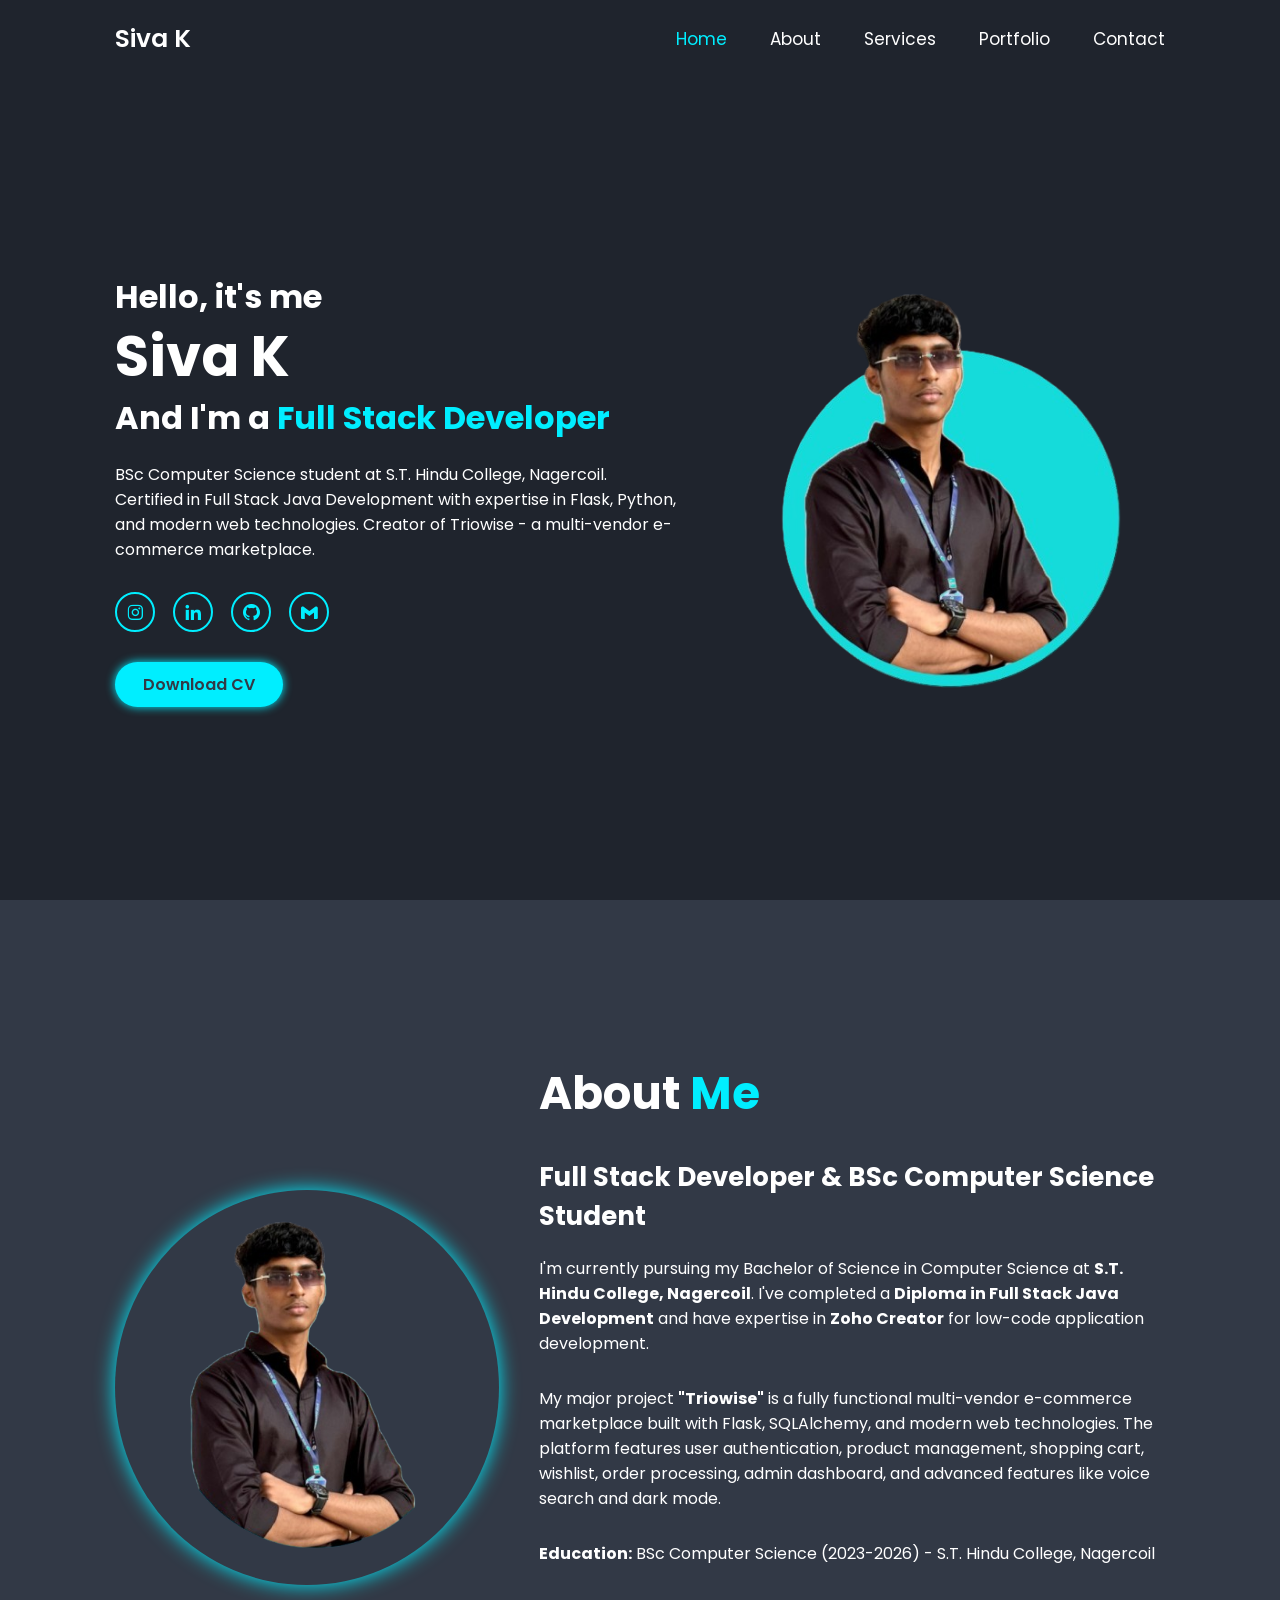
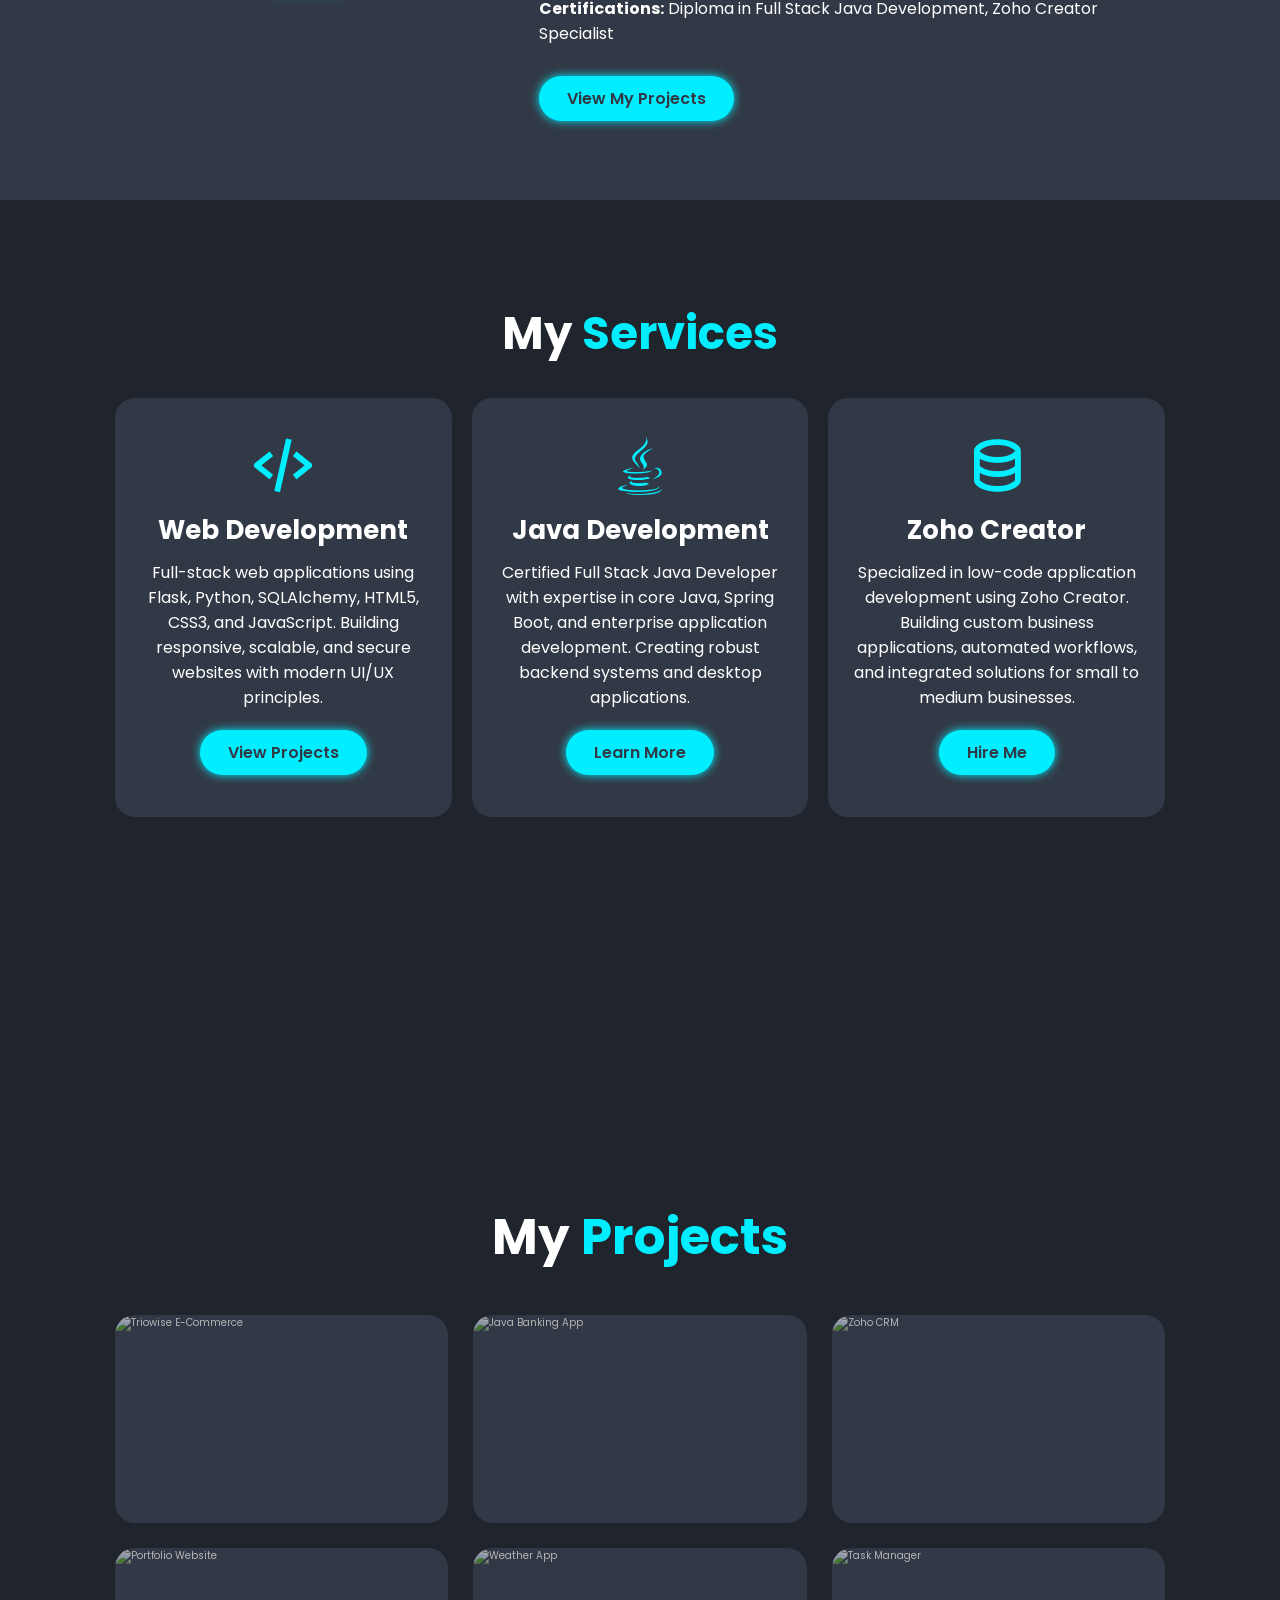
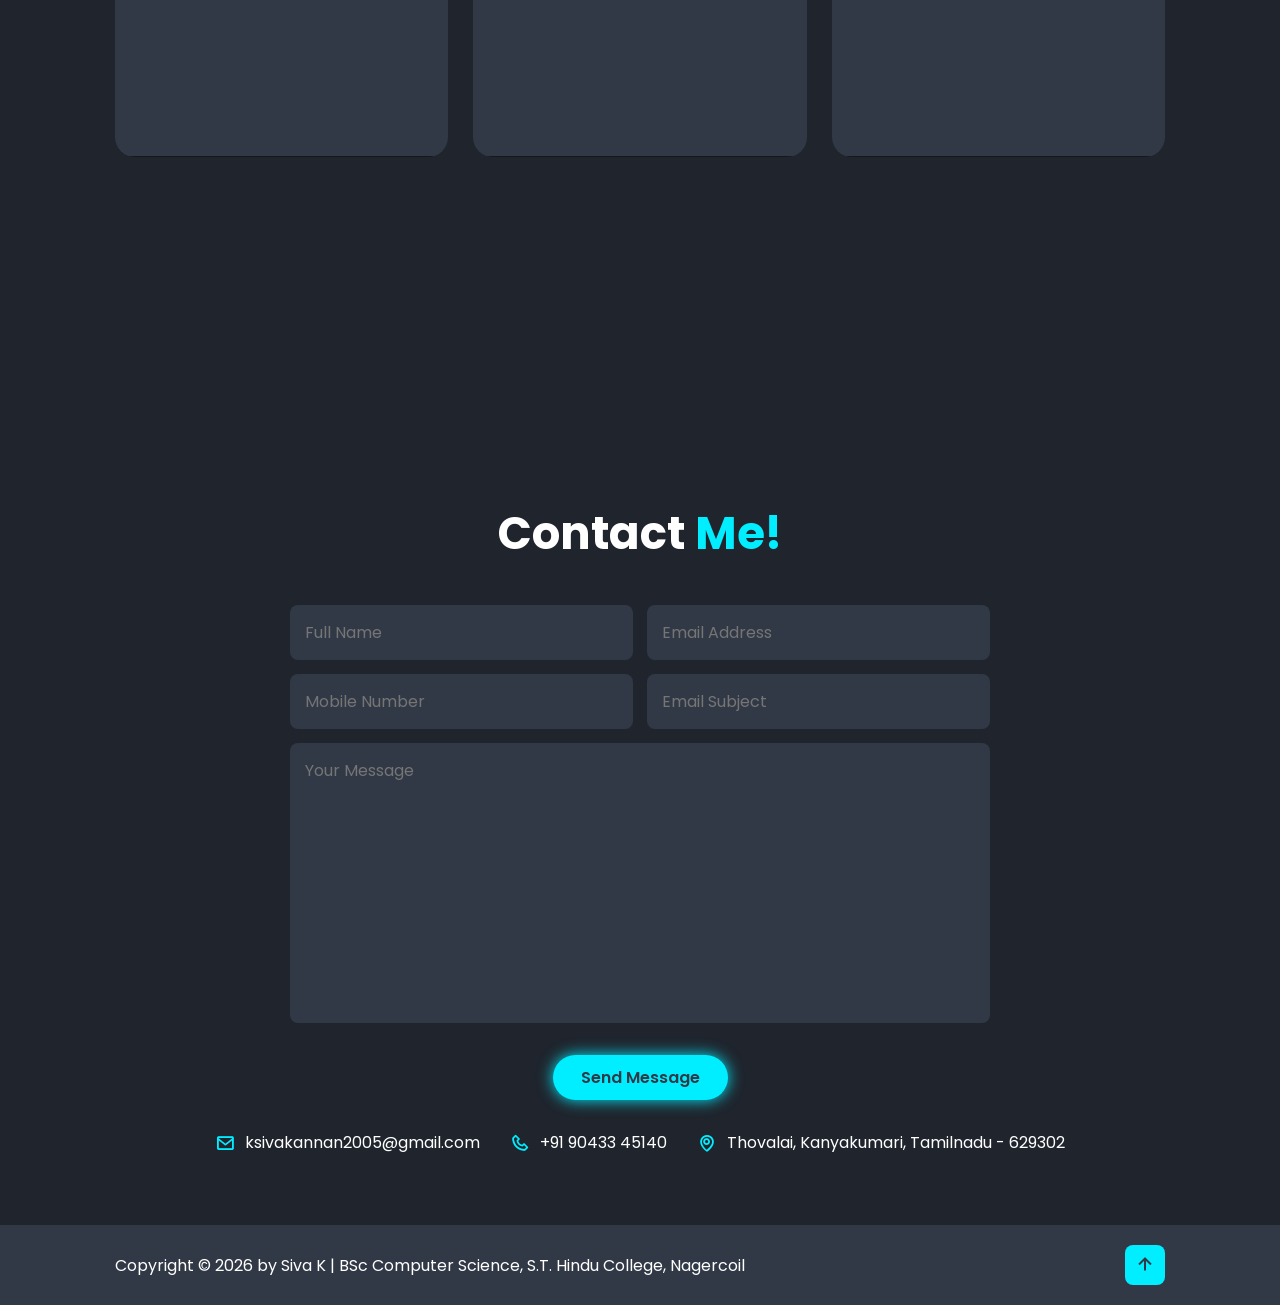
==== index.html @ 1bdf94ae "my potfolio" ====
<!DOCTYPE html>
<html lang="en">
<head>
    <meta charset="UTF-8">
    <meta name="viewport" content="width=device-width, initial-scale=1.0">
    <title>Siva K | Full Stack Developer Portfolio</title>
    <link rel="stylesheet" href="style.css">
    <link rel="preconnect" href="https://fonts.googleapis.com">
    <link rel="preconnect" href="https://fonts.gstatic.com" crossorigin>
    <link href="https://fonts.googleapis.com/css2?family=Poppins:wght@300;400;500;600;700&family=Rubik:wght@300;400;500;700&display=swap" rel="stylesheet">
    <link href='https://unpkg.com/boxicons@2.1.4/css/boxicons.min.css' rel='stylesheet'>
</head>
<body>
   <header class="header">
        <a href="#" class="logo">Siva K</a>
        <i class='bx bx-menu' id="menu-icon"></i> 
        
        <nav class="navbar">
            <a href="#Home" class="active">Home</a>
            <a href="#About">About</a>
            <a href="#Service">Services</a>
            <a href="#Portfolio">Portfolio</a>
            <a href="#Contact">Contact</a>
        </nav>
    </header>

    <!-- HOME SECTION -->
    <section class="home" id="Home">
        <div class="home-content">
            <h3>Hello, it's me</h3>
            <h1>Siva K</h1>
            <h3>And I'm a <span>Full Stack Developer</span></h3>
            <p>BSc Computer Science student at S.T. Hindu College, Nagercoil. 
               Certified in Full Stack Java Development with expertise in Flask, 
               Python, and modern web technologies. Creator of Triowise - a multi-vendor 
               e-commerce marketplace.</p>
            <div class="social-media">
                <a href="https://www.instagram.com/sivaz_offcl/" target="_blank"><i class='bx bxl-instagram'></i></a>
                <a href="https://www.linkedin.com/in/siva-k-071107112k5" target="_blank"><i class='bx bxl-linkedin'></i></a>
                <a href="https://github.com/Siva7112k5?tab=repositories" target="_blank"><i class='bx bxl-github'></i></a>
                <a href="mailto:ksiva2005@gmail.com"><i class='bx bxl-gmail'></i></a>
            </div>
            <a href="#" class="btn" onclick="downloadCV()">Download CV</a>
        </div>
        <div class="home-img">
            <img src="images/profile.png" alt="Siva K">
        </div>
    </section>

    <!-- ABOUT SECTION -->
    <section class="about" id="About">
        <div class="about-img">
            <img src="images/about.png" alt="About Siva">
        </div>
        <div class="about-content">
            <h2 class="heading">About <span>Me</span></h2>
            <h3>Full Stack Developer & BSc Computer Science Student</h3>
            <p>I'm currently pursuing my Bachelor of Science in Computer Science at <strong>S.T. Hindu College, Nagercoil</strong>. I've completed a <strong>Diploma in Full Stack Java Development</strong> and have expertise in <strong>Zoho Creator</strong> for low-code application development.</p>
            
            <p>My major project <strong>"Triowise"</strong> is a fully functional multi-vendor e-commerce marketplace built with Flask, SQLAlchemy, and modern web technologies. The platform features user authentication, product management, shopping cart, wishlist, order processing, admin dashboard, and advanced features like voice search and dark mode.</p>
            
            <p><strong>Education:</strong> BSc Computer Science (2023-2026) - S.T. Hindu College, Nagercoil</p>
            <p><strong>Certifications:</strong> Diploma in Full Stack Java Development, Zoho Creator Specialist</p>
            
            <a href="#Portfolio" class="btn">View My Projects</a>
        </div>
    </section>

    <!-- SERVICES SECTION -->
    <section class="service" id="Service">
        <h2 class="heading">My <span>Services</span></h2>
        <div class="service-container">
            <div class="service-box">
                <i class='bx bx-code-alt'></i>
                <h3>Web Development</h3>
                <p>Full-stack web applications using Flask, Python, SQLAlchemy, HTML5, CSS3, and JavaScript. Building responsive, scalable, and secure websites with modern UI/UX principles.</p>
                <a href="#Portfolio" class="btn">View Projects</a>
            </div>
            <div class="service-box">
                <i class='bx bxl-java'></i>
                <h3>Java Development</h3>
                <p>Certified Full Stack Java Developer with expertise in core Java, Spring Boot, and enterprise application development. Creating robust backend systems and desktop applications.</p>
                <a href="#Portfolio" class="btn">Learn More</a>
            </div>
            <div class="service-box">
                <i class='bx bx-data'></i>
                <h3>Zoho Creator</h3>
                <p>Specialized in low-code application development using Zoho Creator. Building custom business applications, automated workflows, and integrated solutions for small to medium businesses.</p>
                <a href="#Contact" class="btn">Hire Me</a>
            </div>
        </div>
    </section>

    <!-- PORTFOLIO SECTION -->
    <section class="portfolio" id="Portfolio">
        <h2 class="section-title">My <span>Projects</span></h2>
        
        <div class="project-grid">
            <div class="project-card">
                <img src="https://picsum.photos/id/0/600/400" alt="Triowise E-Commerce">
                <div class="project-layer">
                    <h4>Triowise Marketplace</h4>
                    <p>Multi-vendor e-commerce platform with Flask</p>
                    <a href="#"><i class='bx bx-link-external'></i></a>
                </div>
            </div>
            <div class="project-card">
                <img src="https://picsum.photos/id/1/600/400" alt="Java Banking App">
                <div class="project-layer">
                    <h4>Banking Application</h4>
                    <p>Full-stack Java banking system</p>
                    <a href="#"><i class='bx bx-link-external'></i></a>
                </div>
            </div>
            <div class="project-card">
                <img src="https://picsum.photos/id/2/600/400" alt="Zoho CRM">
                <div class="project-layer">
                    <h4>Zoho CRM Integration</h4>
                    <p>Custom business solution on Zoho Creator</p>
                    <a href="#"><i class='bx bx-link-external'></i></a>
                </div>
            </div>
            <div class="project-card">
                <img src="https://picsum.photos/id/3/600/400" alt="Portfolio Website">
                <div class="project-layer">
                    <h4>Personal Portfolio</h4>
                    <p>Responsive portfolio with dark mode</p>
                    <a href="#"><i class='bx bx-link-external'></i></a>
                </div>
            </div>
            <div class="project-card">
                <img src="https://picsum.photos/id/4/600/400" alt="Weather App">
                <div class="project-layer">
                    <h4>Weather Dashboard</h4>
                    <p>Real-time weather app with API integration</p>
                    <a href="#"><i class='bx bx-link-external'></i></a>
                </div>
            </div>
            <div class="project-card">
                <img src="https://picsum.photos/id/5/600/400" alt="Task Manager">
                <div class="project-layer">
                    <h4>Task Manager</h4>
                    <p>Full-stack productivity application</p>
                    <a href="#"><i class='bx bx-link-external'></i></a>
                </div>
            </div>
        </div>
    </section>

    <!-- CONTACT SECTION -->
    <section class="contact" id="Contact">
        <h2 class="heading">Contact <span>Me!</span></h2>

        <form action="#" method="POST" id="contactForm">
            <div class="input-box">
                <input type="text" placeholder="Full Name" required>
                <input type="email" placeholder="Email Address" required>
            </div>
            <div class="input-box">
                <input type="number" placeholder="Mobile Number">
                <input type="text" placeholder="Email Subject" required>
            </div>
            <textarea name="message" cols="30" rows="10" placeholder="Your Message" required></textarea>
            <input type="submit" value="Send Message" class="btn">
        </form>
        
        <div class="contact-info">
            <p><i class='bx bx-envelope'></i> ksivakannan2005@gmail.com</p>
            <p><i class='bx bx-phone'></i> +91 90433 45140</p>
            <p><i class='bx bx-map'></i> Thovalai, Kanyakumari, Tamilnadu - 629302</p>
        </div>
    </section>

    <footer class="footer">
        <div class="footer-text">
            <p>Copyright &copy; 2026 by Siva K | BSc Computer Science, S.T. Hindu College, Nagercoil</p>
        </div>
        <div class="footer-iconTop">
            <a href="#Home"><i class='bx bx-up-arrow-alt'></i></a>
        </div>
    </footer>
   
    <script src="script.js.js"></script>
    <script src="https://unpkg.com/scrollreveal"></script>
    
    <script>
        // Mobile Menu Toggle
        const menuIcon = document.getElementById('menu-icon');
        const navbar = document.querySelector('.navbar');
        
        menuIcon.addEventListener('click', () => {
            navbar.classList.toggle('active');
            menuIcon.classList.toggle('bx-x');
        });
        
        // Close menu when clicking a link
        document.querySelectorAll('.navbar a').forEach(link => {
            link.addEventListener('click', () => {
                navbar.classList.remove('active');
                menuIcon.classList.remove('bx-x');
            });
        });
        
        // Active link highlighting on scroll
        const sections = document.querySelectorAll('section');
        const navLinks = document.querySelectorAll('.navbar a');
        
        window.addEventListener('scroll', () => {
            let current = '';
            sections.forEach(section => {
                const sectionTop = section.offsetTop - 100;
                const sectionHeight = section.clientHeight;
                if (pageYOffset >= sectionTop) {
                    current = section.getAttribute('id');
                }
            });
            
            navLinks.forEach(link => {
                link.classList.remove('active');
                if (link.getAttribute('href').slice(1) === current) {
                    link.classList.add('active');
                }
            });
        });
        
        // ScrollReveal Animations
        ScrollReveal({
            distance: '80px',
            duration: 2000,
            delay: 200
        });
        
        ScrollReveal().reveal('.home-content, .heading', { origin: 'top' });
        ScrollReveal().reveal('.home-img, .service-box, .project-card', { origin: 'bottom' });
        ScrollReveal().reveal('.about-img', { origin: 'left' });
        ScrollReveal().reveal('.about-content', { origin: 'right' });
        
        // Download CV function
        function downloadCV() {
            // Create a sample CV - in real project, link to actual PDF
            alert('CV download will be available soon!');
        }
        
        // Form submission handler
        document.getElementById('contactForm').addEventListener('submit', function(e) {
            e.preventDefault();
            alert('Thank you for your message! I will get back to you soon.');
            this.reset();
        });
    </script>
</body>
</html>
---- style.css ----
* {
    margin: 0;
    padding: 0;
    box-sizing: border-box;
    font-family: "Poppins", sans-serif;
    text-decoration: none;
    outline: none;
    border: none;
}

:root {
    --bg-color: hsl(219, 18%, 15%);
    --second-bg-color: #323946;
    --text-color: #fff;
    --main-color: #0ef;
}

html {
    font-size: 62.5%;
    overflow-x: hidden;
    scroll-behavior: smooth;
}

body {
    background: var(--bg-color);
    color: var(--text-color);
}

/* Header & Nav */
.header {
    position: fixed;
    top: 0;
    left: 0;
    width: 100%;
    padding: 2rem 9%;
    background: var(--bg-color);
    display: flex;
    justify-content: space-between;
    align-items: center;
    z-index: 100;
}

.logo {
    font-size: 2.5rem;
    font-weight: 600;
    color: var(--text-color);
}

.navbar a {
    font-size: 1.7rem;
    color: var(--text-color);
    margin-left: 4rem;
    transition: .3s;
}

.navbar a:hover, .navbar a.active {
    color: var(--main-color);
}

#menu-icon {
    font-size: 3.6rem;
    color: var(--text-color);
    display: none;
    cursor: pointer;
}

/* Section General */
section {
    min-height: 100vh;
    padding: 10rem 9% 2rem;
}

span { color: var(--main-color); }

.heading {
    text-align: center;
    font-size: 4.5rem;
    margin-bottom: 3rem;
}

/* Home Section */
.home {
    display: flex;
    justify-content: center;
    align-items: center;
    gap: 4rem;
}

.home-content h3 {
    font-size: 3.2rem;
    font-weight: 700;
}

.home-content h1 {
    font-size: 5.6rem;
    font-weight: 700;
    line-height: 1.3;
}

.home-content p {
    font-size: 1.6rem;
    margin-top: 2rem;
}

.social-media a {
    display: inline-flex;
    justify-content: center;
    align-items: center;
    width: 4rem;
    height: 4rem;
    background: transparent;
    border: .2rem solid var(--main-color);
    border-radius: 50%;
    font-size: 2rem;
    color: var(--main-color);
    margin: 3rem 1.5rem 3rem 0;
    transition: .5s ease;
}

.social-media a:hover {
    background: var(--main-color);
    color: var(--second-bg-color);
    box-shadow: 0 0 1rem var(--main-color);
}

.home-img img {
    width: 35vw;
   
}

.btn {
    display: inline-block;
    padding: 1rem 2.8rem;
    background: var(--main-color);
    border-radius: 4rem;
    box-shadow: 0 0 1rem var(--main-color);
    font-size: 1.6rem;
    color: var(--second-bg-color);
    font-weight: 600;
    transition: .5s ease;
}

/* About Section */
.about {
    display: flex;
    justify-content: center;
    align-items: center;
    gap: 4rem;
    background: var(--second-bg-color);
}

.about-img img {
    width: 30vw;
    border-radius: 50%;
    box-shadow: 0 0 2rem var(--main-color);
}

.about-content h2 { text-align: left; }
.about-content h3 { font-size: 2.6rem; }
.about-content p { font-size: 1.6rem; margin: 2rem 0 3rem; }

/* Services Section */
.service-container {
    display: flex;
    justify-content: center;
    align-items: center;
    flex-wrap: wrap;
    gap: 2rem;
}

.service-box {
    flex: 1 1 30rem;
    background: var(--second-bg-color);
    padding: 3rem 2rem 4rem;
    border-radius: 2rem;
    text-align: center;
    border: .2rem solid transparent;
    transition: .5s ease;
}

.service-box:hover {
    border-color: var(--main-color);
    transform: scale(1.02);
}

.service-box i { font-size: 7rem; color: var(--main-color); }
.service-box h3 { font-size: 2.6rem; margin: 1rem 0; }
.service-box p { font-size: 1.6rem; margin: 1rem 0 2rem; }

/* RESPONSIVE DESIGN BREAKPOINTS */





@media (max-width: 1200px) {
    html { font-size: 55%; }
}

@media (max-width: 991px) {
    .header { padding: 2rem 3%; }
    section { padding: 10rem 3% 2rem; }
    .service { padding-bottom: 7rem; }
}

@media (max-width: 768px) {
    #menu-icon { display: block; }

    .navbar {
        position: absolute;
        top: 100%;
        left: 0;
        width: 100%;
        padding: 1rem 3%;
        background: var(--bg-color);
        border-top: .1rem solid rgba(0,0,0,.2);
        display: none; /* Add JS to toggle this */
    }

    .home { flex-direction: column-reverse; text-align: center; }
    .home-content h1 { font-size: 4.5rem; }
    .home-img img { width: 70vw; margin-top: 4rem; }

    .about { flex-direction: column; text-align: center; }
    .about-img img { width: 70vw; }
}

@media (max-width: 768px) {
    /* ... your existing media query code ... */

    .navbar.active {
        display: block; /* Shows the menu when the 'active' class is added by JS */
    }
}

/* Only affects mobile view */
@media (max-width: 768px) {
    #menu-icon {
        display: block;
        z-index: 1001; /* Stays above the sidebar */
    }

    
@media (max-width: 768px) {
    #menu-icon {
        display: block;
        cursor: pointer;
    }

    .navbar {
        position: fixed;
        top: 0;
        /* This keeps it hidden off-screen to the left */
        left: -100%; 
        width: 60%; 
        height: 100vh;
        background: var(--second-bg-color);
        display: flex;
        flex-direction: column;
        padding: 10rem 3rem;
        /* This makes it slide smoothly */
        transition: 0.4s ease; 
        z-index: 1000;
    }

    /* When you click the menu, JS adds this class to slide it IN */
    .navbar.active {
        left: 0;
    }

    .navbar a {
        display: block;
        font-size: 2.5rem;
        margin: 1.5rem 0;
    }
}}



/* Heading Style */
.section-title {
  color: var(--text-color);
  text-align: center;
   font-size: 5rem;
    font-weight: 700;
  margin-bottom: 40px;
}

.section-title span {
  color:var(--main-color); /* The cyan accent color */
}

/* Grid Layout */
.project-grid {
  display: grid;
  grid-template-columns: repeat(3, 1fr); /* 3 columns for desktop */
  gap: 25px;
  max-width: 1100px;
  margin: 0 auto;
}

/* Individual Card */
.project-card {
  background: var(--second-bg-color);
  border-radius: 20px; /* Matches the rounded corners in your image */
  overflow: hidden;
  aspect-ratio: 16 / 10; /* Keeps images consistent */
  transition: transform 0.3s ease;
}

.project-card img {
  width: 100%;
  height: 100%;
  object-fit: cover;
  display: block;
}

/* Hover Effect */
.project-card:hover {
  transform: translateY(-5px);
   border-color: var(--main-color);
    
  box-shadow: 0 10px 20px rgba(0,0,0,0.3);
}

/* --- Responsive Design --- */

/* Tablets (2 columns) */
@media (max-width: 992px) {
  .project-grid {
    grid-template-columns: repeat(2, 1fr);
  }
}

/* Mobile Phones (1 column) */
@media (max-width: 600px) {
  .project-grid {
    grid-template-columns: 1fr;
  }
  .section-title {
    font-size: 1.8rem;
  }
}

.project-card img {
  filter: brightness(0.7) grayscale(0.2); /* Makes images darker and less saturated */
  transition: 0.3s;
}

.project-card:hover img {
  filter: brightness(1); /* Brings back full color/light on hover */
}

/* Contact Section */
.contact {
    min-height: auto;
    padding-bottom: 7rem;
}

.contact h2 {
    margin-bottom: 3rem;
}

.contact form {
    max-width: 70rem;
    margin: 1rem auto;
    text-align: center;
    margin-bottom: 3rem;
}

.contact form .input-box {
    display: flex;
    justify-content: space-between;
    flex-wrap: wrap;
}

.contact form .input-box input,
.contact form textarea {
    width: 100%;
    padding: 1.5rem;
    font-size: 1.6rem;
    color: var(--text-color);
    background: var(--second-bg-color);
    border-radius: .8rem;
    margin: .7rem 0;
}

/* Side by side inputs for desktop */
.contact form .input-box input {
    width: 49%;
}

.contact form textarea {
    resize: none;
}

/* Button override to match screenshot glow */
.contact form .btn {
    margin-top: 2rem;
    cursor: pointer;
    box-shadow: 0 0 1.5rem var(--main-color);
}

.contact form .btn:hover {
    box-shadow: none;
}

/* Add inside your @media (max-width: 768px) block */
@media (max-width: 768px) {
    .contact form .input-box input {
        width: 100%; /* Stack inputs on top of each other on mobile */
    }
}
/* Footer Design */
.footer {
    display: flex;
    justify-content: space-between;
    align-items: center;
    flex-wrap: wrap;
    padding: 2rem 9%;
    background: var(--second-bg-color); /* Matches your "About" and "Service" sections */
}

.footer-text p {
    font-size: 1.6rem;
    color: var(--text-color);
}

.footer-iconTop a {
    display: inline-flex;
    justify-content: center;
    align-items: center;
    padding: .8rem;
    background: var(--main-color);
    border-radius: .8rem;
    transition: .5s ease;
}

.footer-iconTop a:hover {
    box-shadow: 0 0 1rem var(--main-color);
}

.footer-iconTop a i {
    font-size: 2.4rem;
    color: var(--second-bg-color);
}

/* --- Responsive Footer --- */
@media (max-width: 768px) {
    .footer {
        flex-direction: column-reverse;
        padding: 2rem 3%;
    }

    .footer-text p {
        margin-top: 2rem;
        text-align: center;
    }
}
/* Project Card Overlay - Add to your modify.css */
.project-card {
    position: relative;
    overflow: hidden;
}

.project-card img {
    width: 100%;
    height: 100%;
    object-fit: cover;
    transition: transform 0.5s ease;
}

.project-card:hover img {
    transform: scale(1.1);
}

.project-layer {
    position: absolute;
    bottom: 0;
    left: 0;
    width: 100%;
    height: 100%;
    background: linear-gradient(rgba(0,0,0,0.8), var(--main-color));
    display: flex;
    flex-direction: column;
    justify-content: center;
    align-items: center;
    text-align: center;
    padding: 2rem;
    transform: translateY(100%);
    transition: transform 0.5s ease;
    color: white;
}

.project-card:hover .project-layer {
    transform: translateY(0);
}

.project-layer h4 {
    font-size: 2.5rem;
    margin-bottom: 1rem;
}

.project-layer p {
    font-size: 1.6rem;
    margin-bottom: 2rem;
}

.project-layer a {
    display: inline-flex;
    justify-content: center;
    align-items: center;
    width: 5rem;
    height: 5rem;
    background: white;
    border-radius: 50%;
    font-size: 2rem;
    color: var(--main-color);
    transition: 0.3s;
}

.project-layer a:hover {
    background: transparent;
    color: white;
    border: 2px solid white;
}

/* Contact Info */
.contact-info {
    display: flex;
    justify-content: center;
    gap: 3rem;
    flex-wrap: wrap;
    margin-top: 3rem;
    font-size: 1.6rem;
}

.contact-info p {
    display: flex;
    align-items: center;
    gap: 1rem;
    color: var(--text-color);
}

.contact-info i {
    color: var(--main-color);
    font-size: 2rem;
}

/* Responsive adjustments */
@media (max-width: 768px) {
    .contact-info {
        flex-direction: column;
        align-items: center;
        text-align: center;
    }
}
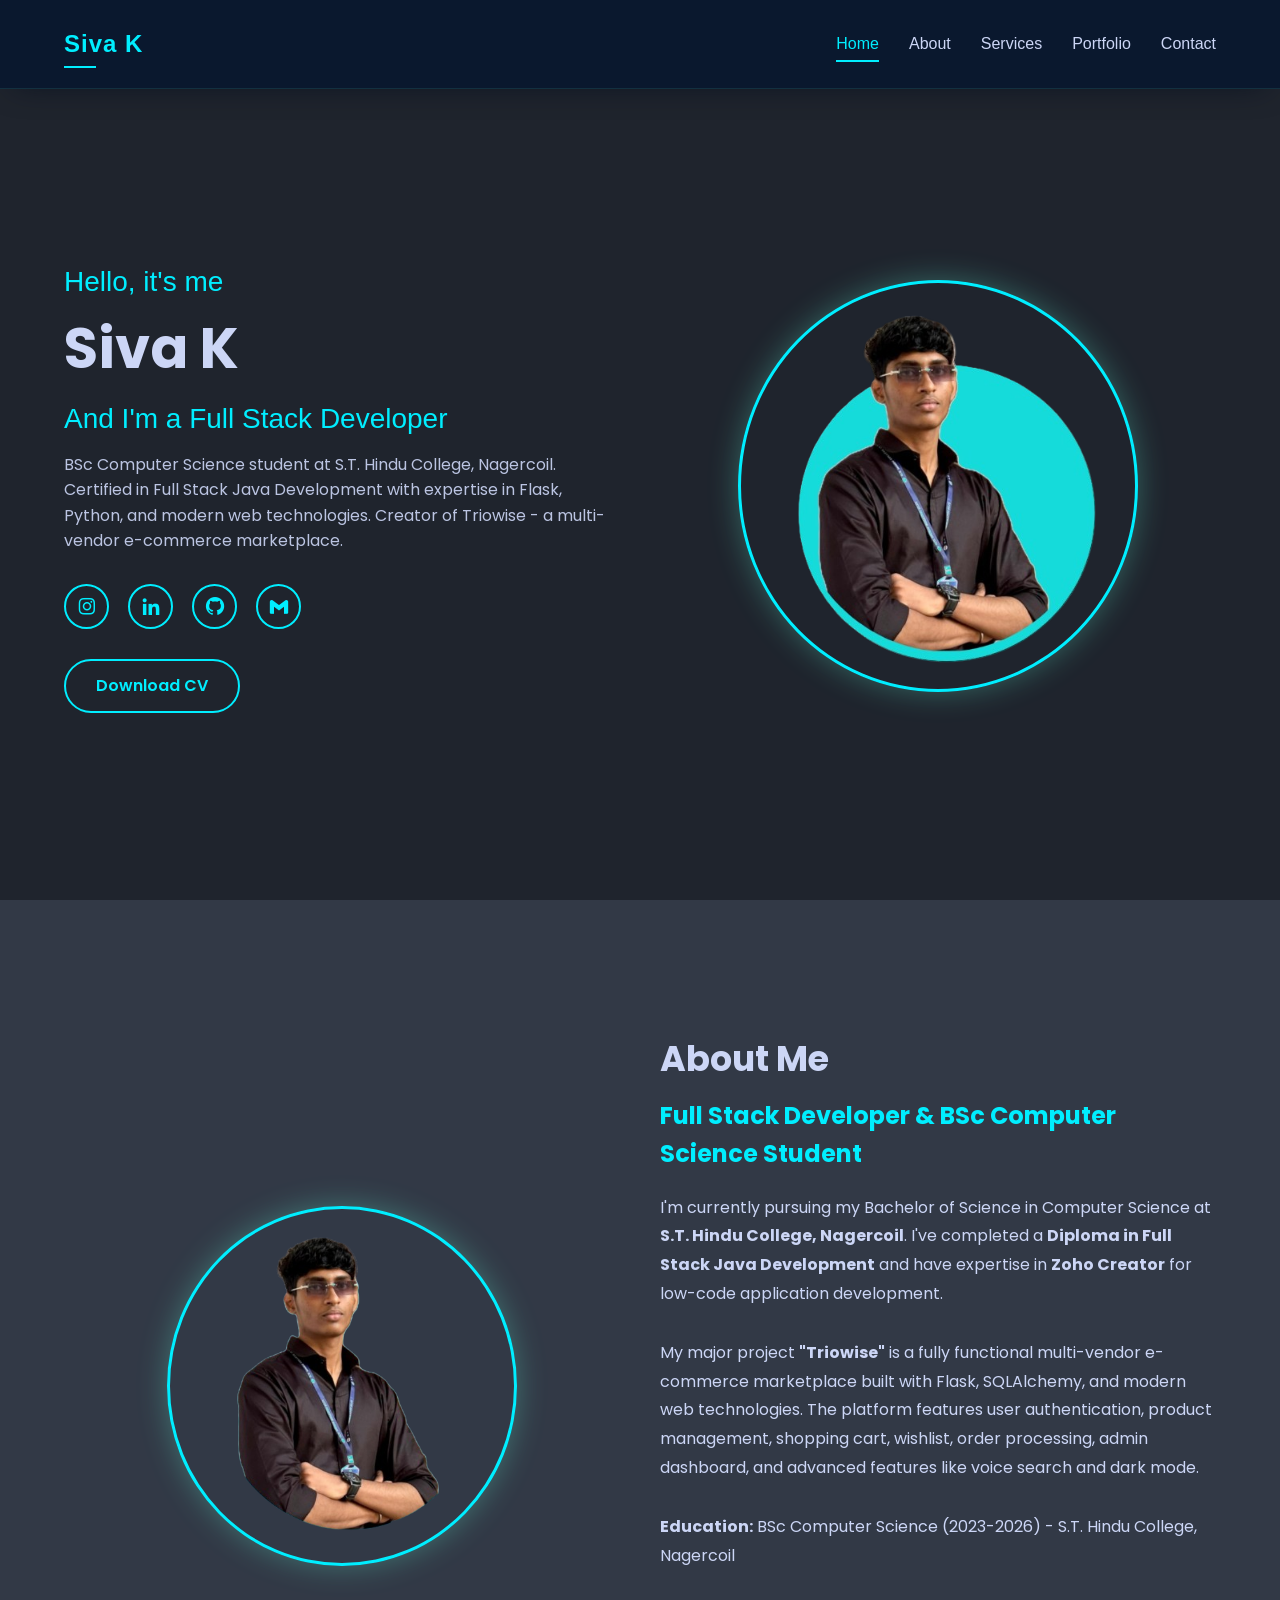
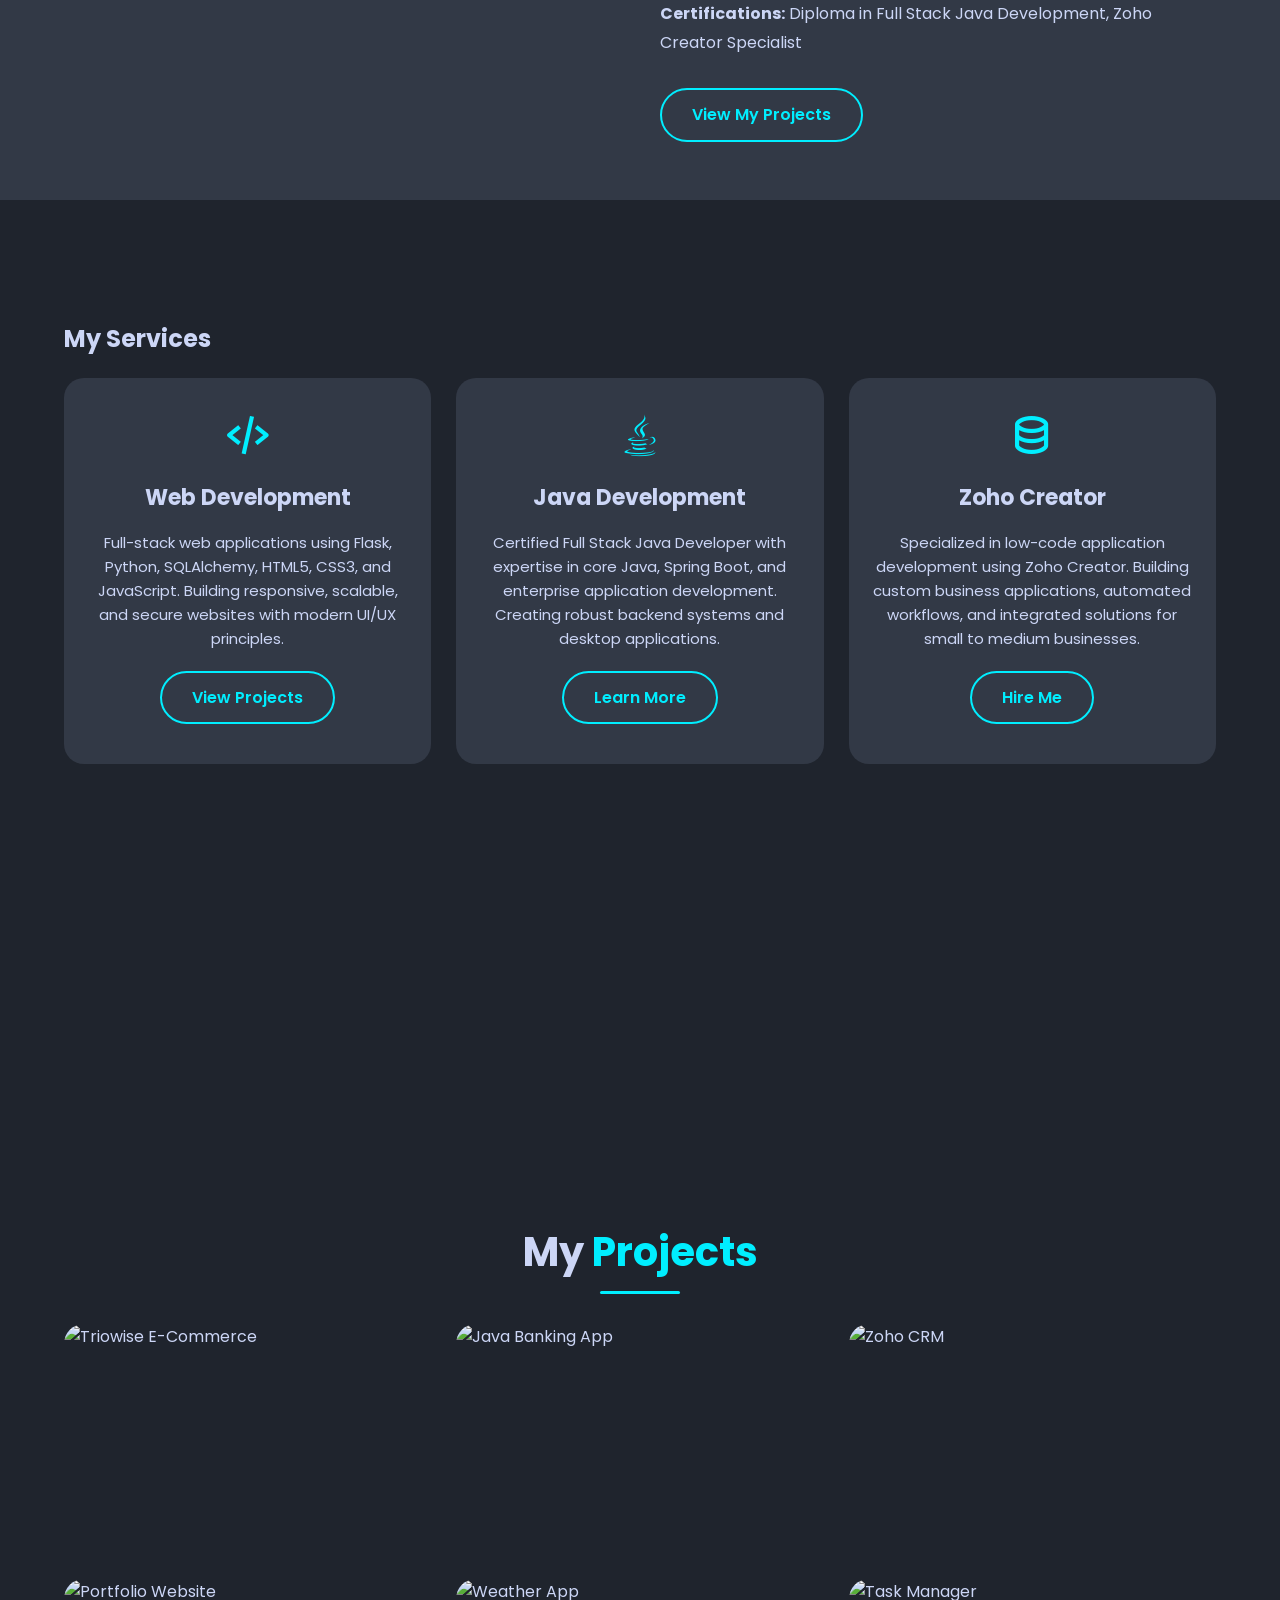
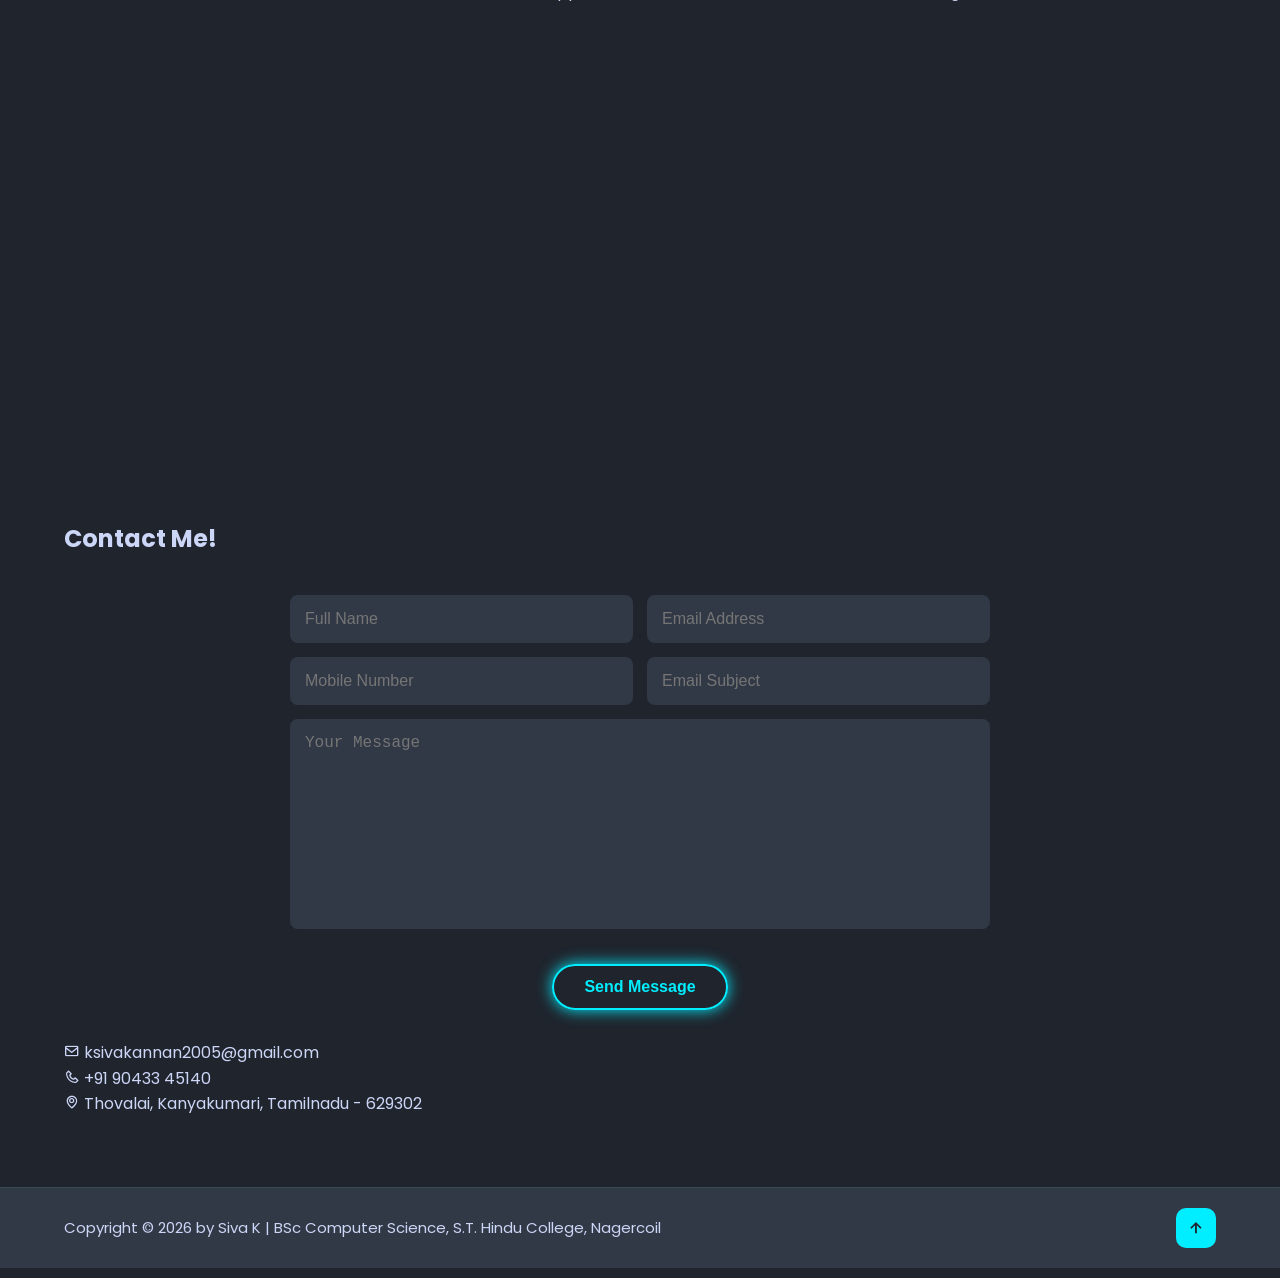
==== commit 6e30369e: "new project add" ====
--- a/index.html
+++ b/index.html
@@ -38,7 +38,7 @@
                 <a href="https://www.instagram.com/sivaz_offcl/" target="_blank"><i class='bx bxl-instagram'></i></a>
                 <a href="https://www.linkedin.com/in/siva-k-071107112k5" target="_blank"><i class='bx bxl-linkedin'></i></a>
                 <a href="https://github.com/Siva7112k5?tab=repositories" target="_blank"><i class='bx bxl-github'></i></a>
-                <a href="mailto:ksiva2005@gmail.com"><i class='bx bxl-gmail'></i></a>
+                <a href="mailto:ksivakannan2005@gmail.com"><i class='bx bxl-gmail'></i></a>
             </div>
             <a href="#" class="btn" onclick="downloadCV()">Download CV</a>
         </div>
@@ -101,7 +101,7 @@
                 <div class="project-layer">
                     <h4>Triowise Marketplace</h4>
                     <p>Multi-vendor e-commerce platform with Flask</p>
-                    <a href="#"><i class='bx bx-link-external'></i></a>
+                    <a href="https://projecttriowise.vercel.app/"><i class='bx bx-link-external'></i></a>
                 </div>
             </div>
             <div class="project-card">
@@ -115,9 +115,9 @@
             <div class="project-card">
                 <img src="https://picsum.photos/id/2/600/400" alt="Zoho CRM">
                 <div class="project-layer">
-                    <h4>Zoho CRM Integration</h4>
-                    <p>Custom business solution on Zoho Creator</p>
-                    <a href="#"><i class='bx bx-link-external'></i></a>
+                    <h4>Zoho Creator Project</h4>
+                    <p>Grocery Management System</p>
+                    <a href="https://sivakgorcery.zohocreatorportal.in"><i class='bx bx-link-external'></i></a>
                 </div>
             </div>
             <div class="project-card">
@@ -125,15 +125,15 @@
                 <div class="project-layer">
                     <h4>Personal Portfolio</h4>
                     <p>Responsive portfolio with dark mode</p>
-                    <a href="#"><i class='bx bx-link-external'></i></a>
+                    <a href="https://siva7112k5.github.io/my_potfolio"><i class='bx bx-link-external'></i></a>
                 </div>
             </div>
             <div class="project-card">
                 <img src="https://picsum.photos/id/4/600/400" alt="Weather App">
                 <div class="project-layer">
-                    <h4>Weather Dashboard</h4>
-                    <p>Real-time weather app with API integration</p>
-                    <a href="#"><i class='bx bx-link-external'></i></a>
+                    <h4>College Complaint </h4>
+                    <p>Intelligent College Complaint System</p>
+                    <a href="https://college-complaint.vercel.app/"><i class='bx bx-link-external'></i></a>
                 </div>
             </div>
             <div class="project-card">
@@ -151,18 +151,18 @@
     <section class="contact" id="Contact">
         <h2 class="heading">Contact <span>Me!</span></h2>
 
-        <form action="#" method="POST" id="contactForm">
-            <div class="input-box">
-                <input type="text" placeholder="Full Name" required>
-                <input type="email" placeholder="Email Address" required>
-            </div>
-            <div class="input-box">
-                <input type="number" placeholder="Mobile Number">
-                <input type="text" placeholder="Email Subject" required>
-            </div>
-            <textarea name="message" cols="30" rows="10" placeholder="Your Message" required></textarea>
-            <input type="submit" value="Send Message" class="btn">
-        </form>
+      <form action="#" method="POST" id="contactForm">
+    <div class="input-box">
+        <input type="text" id="fullName" placeholder="Full Name" required>
+        <input type="email" id="email" placeholder="Email Address" required>
+    </div>
+    <div class="input-box">
+        <input type="number" id="mobile" placeholder="Mobile Number">
+        <input type="text" id="subject" placeholder="Email Subject" required>
+    </div>
+    <textarea name="message" id="message" cols="30" rows="10" placeholder="Your Message" required></textarea>
+    <input type="submit" value="Send Message" class="btn">
+</form>
         
         <div class="contact-info">
             <p><i class='bx bx-envelope'></i> ksivakannan2005@gmail.com</p>
@@ -179,10 +179,96 @@
             <a href="#Home"><i class='bx bx-up-arrow-alt'></i></a>
         </div>
     </footer>
-   
+       <!-- Notification element -->
+    <div class="notification" id="liveToast">✅ Message stored in Firebase!</div>
     <script src="script.js.js"></script>
+    <!-- ScrollReveal -->
     <script src="https://unpkg.com/scrollreveal"></script>
     
+
+
+    <!-- Firebase SDK (compat) -->
+    <script src="https://www.gstatic.com/firebasejs/9.22.0/firebase-app-compat.js"></script>
+    <script src="https://www.gstatic.com/firebasejs/9.22.0/firebase-firestore-compat.js"></script>
+
+    <script>
+        // Initialize Firebase
+
+
+// ADD THIS LINE BELOW
+const toast = document.getElementById('liveToast'); 
+const contactForm = document.getElementById('contactForm');
+        // Firebase configuration (same as provided)
+        const firebaseConfig = {
+            apiKey: "AIzaSyD1-_ze-BMFsRvjytLy1FauFtkO_MMIXD4",
+            authDomain: "potfolio-contactmessages.firebaseapp.com",
+            projectId: "potfolio-contactmessages",
+            storageBucket: "potfolio-contactmessages.firebasestorage.app",
+            messagingSenderId: "863070047738",
+            appId: "1:863070047738:web:489a43c089b0799fe82843",
+            measurementId: "G-DS9R2N6KZB"
+        };
+
+        // Initialize Firebase
+        firebase.initializeApp(firebaseConfig);
+        const db = firebase.firestore();
+
+       
+        // Show toast notification
+        function showToast(msg) {
+            toast.textContent = msg || '✅ Message stored in Firebase!';
+            toast.classList.add('show');
+            setTimeout(() => toast.classList.remove('show'), 4000);
+        }
+
+        // FORM SUBMISSION - FIREBASE STORAGE (corrected script)
+        contactForm.addEventListener('submit', async (e) => {
+            e.preventDefault();
+
+            // Get form values
+            const fullName = document.getElementById('fullName').value.trim();
+            const email = document.getElementById('email').value.trim();
+            const mobile = document.getElementById('mobile').value.trim();
+            const subject = document.getElementById('subject').value.trim();
+            const message = document.getElementById('message').value.trim();
+
+            if (!fullName || !email || !subject || !message) {
+                alert('Please fill all required fields');
+                return;
+            }
+
+            // Disable button during submission
+            const submitBtn = contactForm.querySelector('input[type="submit"]');
+            submitBtn.disabled = true;
+            submitBtn.value = 'Sending...';
+
+            try {
+                // Add a document to "contacts" collection with auto-ID
+                await db.collection('contacts').add({
+                    fullName: fullName,
+                    email: email,
+                    mobile: mobile || '',
+                    subject: subject,
+                    message: message,
+                    timestamp: firebase.firestore.FieldValue.serverTimestamp()
+                });
+
+                // Success
+                showToast('✅ Message sent & saved to Firebase!');
+                contactForm.reset();
+
+            } catch (error) {
+                console.error('Firestore error:', error);
+                alert('Error sending message. Check console.');
+                showToast('❌ Failed. Check console.');
+            } finally {
+                submitBtn.disabled = false;
+                submitBtn.value = 'Send Message';
+            }
+        });
+    </script>
+    <!-- No extra firebase modules needed; compat handles it -->
+
     <script>
         // Mobile Menu Toggle
         const menuIcon = document.getElementById('menu-icon');
@@ -241,12 +327,13 @@
             alert('CV download will be available soon!');
         }
         
-        // Form submission handler
+      /*   // Form submission handler
         document.getElementById('contactForm').addEventListener('submit', function(e) {
             e.preventDefault();
             alert('Thank you for your message! I will get back to you soon.');
             this.reset();
-        });
+        }); */
     </script>
+    
 </body>
 </html>
--- a/style.css
+++ b/style.css
@@ -2,354 +2,462 @@
     margin: 0;
     padding: 0;
     box-sizing: border-box;
-    font-family: "Poppins", sans-serif;
     text-decoration: none;
     outline: none;
     border: none;
 }
 
 :root {
-    --bg-color: hsl(219, 18%, 15%);
-    --second-bg-color: #323946;
-    --text-color: #fff;
-    --main-color: #0ef;
+    --bg-color: hsl(219, 18%, 15%);        /* Dark blue background */
+    --second-bg-color: #323946;  /* Slightly lighter blue */
+    --text-color: #ccd6f6;       /* Soft white */
+    --main-color:  #0ef;        /* Teal accent */
+    --card-bg: #1e2a47;          /* Card background */
+    --nav-bg: rgba(10, 25, 47, 0.95);
+    --shadow: 0 10px 30px -15px rgba(2,12,27,0.7);
+    --transition: all 0.3s cubic-bezier(0.4, 0, 0.2, 1);
 }
 
 html {
-    font-size: 62.5%;
+    font-size: 62.5%; /* 1rem = 10px */
     overflow-x: hidden;
     scroll-behavior: smooth;
 }
 
 body {
+    font-family: 'Poppins', -apple-system, BlinkMacSystemFont, 'Segoe UI', Roboto, Oxygen, Ubuntu, sans-serif;
     background: var(--bg-color);
     color: var(--text-color);
-}
-
-/* Header & Nav */
+    line-height: 1.6;
+    font-size: 1.6rem;
+}
+
+/* ========== HEADER & NAVIGATION ========== */
 .header {
     position: fixed;
     top: 0;
     left: 0;
     width: 100%;
-    padding: 2rem 9%;
-    background: var(--bg-color);
+    padding: 2rem 5%;
+    background: var(--nav-bg);
+    backdrop-filter: blur(10px);
+    -webkit-backdrop-filter: blur(10px);
     display: flex;
     justify-content: space-between;
     align-items: center;
-    z-index: 100;
+    z-index: 1000;
+    box-shadow: var(--shadow);
+    border-bottom: 1px solid rgba(100, 255, 218, 0.1);
 }
 
 .logo {
-    font-size: 2.5rem;
-    font-weight: 600;
+    font-size: 2.4rem;
+    font-weight: 700;
+    font-family: 'Gill Sans', 'Gill Sans MT', Calibri, 'Trebuchet MS', sans-serif;
+    color: var(--main-color);
+    letter-spacing: 1px;
+    position: relative;
+    padding: 0.5rem 0;
+}
+
+.logo::after {
+    content: '';
+    position: absolute;
+    bottom: 0;
+    left: 0;
+    width: 40%;
+    height: 2px;
+    background: var(--main-color);
+    transition: width 0.3s ease;
+}
+
+.logo:hover::after {
+    width: 100%;
+}
+
+.navbar {
+    display: flex;
+    gap: 3rem;
+}
+
+.navbar a {
+    font-size: 1.6rem;
     color: var(--text-color);
-}
-
-.navbar a {
-    font-size: 1.7rem;
-    color: var(--text-color);
-    margin-left: 4rem;
-    transition: .3s;
-}
-
-.navbar a:hover, .navbar a.active {
+    font-weight: 500;
+    transition: var(--transition);
+    position: relative;
+    padding: 0.5rem 0;
+}
+
+.navbar a::after {
+    content: '';
+    position: absolute;
+    bottom: 0;
+    left: 0;
+    width: 0;
+    height: 2px;
+    background: var(--main-color);
+    transition: width 0.3s ease;
+}
+
+.navbar a:hover::after,
+.navbar a.active::after {
+    width: 100%;
+}
+
+.navbar a:hover,
+.navbar a.active {
     color: var(--main-color);
 }
 
 #menu-icon {
-    font-size: 3.6rem;
-    color: var(--text-color);
+    font-size: 3.5rem;
+    color: var(--main-color);
     display: none;
     cursor: pointer;
-}
-
-/* Section General */
+    z-index: 1001;
+    transition: var(--transition);
+}
+
+#menu-icon:hover {
+    transform: rotate(90deg);
+}
+
+/* ========== SECTION STYLES ========== */
 section {
     min-height: 100vh;
-    padding: 10rem 9% 2rem;
-}
-
-span { color: var(--main-color); }
-
-.heading {
+    padding: 12rem 5% 4rem;
+}
+
+.section-title {
     text-align: center;
-    font-size: 4.5rem;
-    margin-bottom: 3rem;
-}
-
-/* Home Section */
+    font-size: 4rem;
+    font-weight: 700;
+    margin-bottom: 4rem;
+    color: var(--text-color);
+    position: relative;
+}
+
+.section-title span {
+    color: var(--main-color);
+}
+
+.section-title::after {
+    content: '';
+    position: absolute;
+    bottom: -1rem;
+    left: 50%;
+    transform: translateX(-50%);
+    width: 80px;
+    height: 3px;
+    background: var(--main-color);
+    border-radius: 2px;
+}
+
+/* ========== HOME SECTION ========== */
 .home {
     display: flex;
-    justify-content: center;
     align-items: center;
+    justify-content: space-between;
     gap: 4rem;
 }
 
+.home-content {
+    flex: 1;
+}
+
 .home-content h3 {
-    font-size: 3.2rem;
-    font-weight: 700;
+    font-size: 2.8rem;
+    font-weight: 500;
+    margin-bottom: 1rem;
+    color: var(--main-color);
 }
 
 .home-content h1 {
     font-size: 5.6rem;
     font-weight: 700;
-    line-height: 1.3;
+    line-height: 1.2;
+    margin-bottom: 1.5rem;
 }
 
 .home-content p {
     font-size: 1.6rem;
-    margin-top: 2rem;
+    color: var(--text-color);
+    opacity: 0.9;
+    max-width: 600px;
+}
+
+.social-media {
+    margin: 3rem 0;
 }
 
 .social-media a {
     display: inline-flex;
     justify-content: center;
     align-items: center;
-    width: 4rem;
-    height: 4rem;
+    width: 4.5rem;
+    height: 4.5rem;
     background: transparent;
-    border: .2rem solid var(--main-color);
+    border: 2px solid var(--main-color);
+    border-radius: 50%;
+    font-size: 2.2rem;
+    color: var(--main-color);
+    margin-right: 1.5rem;
+    transition: var(--transition);
+}
+
+.social-media a:hover {
+    background: var(--main-color);
+    color: var(--bg-color);
+    transform: translateY(-5px);
+    box-shadow: 0 0 2rem var(--main-color);
+}
+
+.btn {
+    display: inline-block;
+    padding: 1.2rem 3rem;
+    background: transparent;
+    border: 2px solid var(--main-color);
+    border-radius: 4rem;
+    font-size: 1.6rem;
+    color: var(--main-color);
+    font-weight: 600;
+    transition: var(--transition);
+    cursor: pointer;
+    position: relative;
+    overflow: hidden;
+    z-index: 1;
+}
+
+.btn::before {
+    content: '';
+    position: absolute;
+    top: 0;
+    left: 0;
+    width: 0;
+    height: 100%;
+    background: var(--main-color);
+    transition: width 0.3s ease;
+    z-index: -1;
+}
+
+.btn:hover::before {
+    width: 100%;
+}
+
+.btn:hover {
+    color: var(--bg-color);
+    transform: translateY(-3px);
+    box-shadow: 0 0 2rem var(--main-color);
+}
+
+.home-img {
+    flex: 1;
+    text-align: center;
+}
+
+.home-img img {
+    width: 80%;
+    max-width: 400px;
+    border-radius: 50%;
+    border: 3px solid var(--main-color);
+    box-shadow: 0 0 3rem rgba(100, 255, 218, 0.3);
+    animation: float 3s ease-in-out infinite;
+}
+
+@keyframes float {
+    0%, 100% { transform: translateY(0); }
+    50% { transform: translateY(-20px); }
+}
+
+/* ========== ABOUT SECTION ========== */
+.about {
+    display: flex;
+    align-items: center;
+    justify-content: space-between;
+    gap: 4rem;
+    background: var(--second-bg-color);
+}
+
+.about-img {
+    flex: 1;
+    text-align: center;
+}
+
+.about-img img {
+    width: 70%;
+    max-width: 350px;
+    border-radius: 50%;
+    border: 3px solid var(--main-color);
+    box-shadow: 0 0 3rem rgba(100, 255, 218, 0.3);
+}
+
+.about-content {
+    flex: 1;
+}
+
+.about-content h2 {
+    text-align: left;
+    font-size: 3.5rem;
+    margin-bottom: 1rem;
+}
+
+.about-content h3 {
+    font-size: 2.4rem;
+    color: var(--main-color);
+    margin-bottom: 2rem;
+}
+
+.about-content p {
+    font-size: 1.6rem;
+    line-height: 1.8;
+    margin-bottom: 3rem;
+}
+
+/* ========== SERVICES SECTION ========== */
+.service-container {
+    display: grid;
+    grid-template-columns: repeat(auto-fit, minmax(300px, 1fr));
+    gap: 2.5rem;
+    margin-top: 2rem;
+}
+
+.service-box {
+    background: var(--second-bg-color);
+    padding: 3rem 2rem;
+    border-radius: 2rem;
+    text-align: center;
+    border: 2px solid transparent;
+    transition: var(--transition);
+    position: relative;
+    overflow: hidden;
+}
+
+.service-box::before {
+    content: '';
+    position: absolute;
+    top: 0;
+    left: 0;
+    width: 100%;
+    height: 0;
+    background: linear-gradient(to bottom, transparent, rgba(100, 255, 218, 0.1));
+    transition: height 0.5s ease;
+    z-index: 0;
+}
+
+.service-box:hover::before {
+    height: 100%;
+}
+
+.service-box:hover {
+    border-color: var(--main-color);
+    transform: translateY(-10px) scale(1.02);
+}
+
+.service-box i {
+    font-size: 5rem;
+    color: var(--main-color);
+    margin-bottom: 2rem;
+    position: relative;
+    z-index: 1;
+}
+
+.service-box h3 {
+    font-size: 2.2rem;
+    margin-bottom: 1.5rem;
+    position: relative;
+    z-index: 1;
+}
+
+.service-box p {
+    font-size: 1.5rem;
+    line-height: 1.6;
+    margin-bottom: 2rem;
+    position: relative;
+    z-index: 1;
+}
+
+/* ========== PORTFOLIO SECTION ========== */
+.project-grid {
+    display: grid;
+    grid-template-columns: repeat(auto-fit, minmax(300px, 1fr));
+    gap: 2.5rem;
+    margin-top: 2rem;
+}
+
+.project-card {
+    position: relative;
+    border-radius: 2rem;
+    overflow: hidden;
+    aspect-ratio: 16/10;
+    cursor: pointer;
+}
+
+.project-card img {
+    width: 100%;
+    height: 100%;
+    object-fit: cover;
+    transition: transform 0.6s ease;
+}
+
+.project-card:hover img {
+    transform: scale(1.1);
+}
+
+.project-layer {
+    position: absolute;
+    bottom: 0;
+    left: 0;
+    width: 100%;
+    height: 100%;
+    background: linear-gradient(to top, rgba(10, 25, 47, 0.95), transparent);
+    display: flex;
+    flex-direction: column;
+    justify-content: flex-end;
+    align-items: center;
+    text-align: center;
+    padding: 3rem 2rem;
+    transform: translateY(100%);
+    transition: transform 0.5s ease;
+}
+
+.project-card:hover .project-layer {
+    transform: translateY(0);
+}
+
+.project-layer h4 {
+    font-size: 2.2rem;
+    color: var(--main-color);
+    margin-bottom: 1rem;
+}
+
+.project-layer p {
+    font-size: 1.4rem;
+    margin-bottom: 2rem;
+    color: var(--text-color);
+}
+
+.project-layer a {
+    display: inline-flex;
+    justify-content: center;
+    align-items: center;
+    width: 4.5rem;
+    height: 4.5rem;
+    background: var(--main-color);
     border-radius: 50%;
     font-size: 2rem;
-    color: var(--main-color);
-    margin: 3rem 1.5rem 3rem 0;
-    transition: .5s ease;
-}
-
-.social-media a:hover {
-    background: var(--main-color);
-    color: var(--second-bg-color);
-    box-shadow: 0 0 1rem var(--main-color);
-}
-
-.home-img img {
-    width: 35vw;
-   
-}
-
-.btn {
-    display: inline-block;
-    padding: 1rem 2.8rem;
-    background: var(--main-color);
-    border-radius: 4rem;
-    box-shadow: 0 0 1rem var(--main-color);
-    font-size: 1.6rem;
-    color: var(--second-bg-color);
-    font-weight: 600;
-    transition: .5s ease;
-}
-
-/* About Section */
-.about {
-    display: flex;
-    justify-content: center;
-    align-items: center;
-    gap: 4rem;
-    background: var(--second-bg-color);
-}
-
-.about-img img {
-    width: 30vw;
-    border-radius: 50%;
-    box-shadow: 0 0 2rem var(--main-color);
-}
-
-.about-content h2 { text-align: left; }
-.about-content h3 { font-size: 2.6rem; }
-.about-content p { font-size: 1.6rem; margin: 2rem 0 3rem; }
-
-/* Services Section */
-.service-container {
-    display: flex;
-    justify-content: center;
-    align-items: center;
-    flex-wrap: wrap;
-    gap: 2rem;
-}
-
-.service-box {
-    flex: 1 1 30rem;
-    background: var(--second-bg-color);
-    padding: 3rem 2rem 4rem;
-    border-radius: 2rem;
-    text-align: center;
-    border: .2rem solid transparent;
-    transition: .5s ease;
-}
-
-.service-box:hover {
-    border-color: var(--main-color);
-    transform: scale(1.02);
-}
-
-.service-box i { font-size: 7rem; color: var(--main-color); }
-.service-box h3 { font-size: 2.6rem; margin: 1rem 0; }
-.service-box p { font-size: 1.6rem; margin: 1rem 0 2rem; }
-
-/* RESPONSIVE DESIGN BREAKPOINTS */
-
-
-
-
-
-@media (max-width: 1200px) {
-    html { font-size: 55%; }
-}
-
-@media (max-width: 991px) {
-    .header { padding: 2rem 3%; }
-    section { padding: 10rem 3% 2rem; }
-    .service { padding-bottom: 7rem; }
-}
-
-@media (max-width: 768px) {
-    #menu-icon { display: block; }
-
-    .navbar {
-        position: absolute;
-        top: 100%;
-        left: 0;
-        width: 100%;
-        padding: 1rem 3%;
-        background: var(--bg-color);
-        border-top: .1rem solid rgba(0,0,0,.2);
-        display: none; /* Add JS to toggle this */
-    }
-
-    .home { flex-direction: column-reverse; text-align: center; }
-    .home-content h1 { font-size: 4.5rem; }
-    .home-img img { width: 70vw; margin-top: 4rem; }
-
-    .about { flex-direction: column; text-align: center; }
-    .about-img img { width: 70vw; }
-}
-
-@media (max-width: 768px) {
-    /* ... your existing media query code ... */
-
-    .navbar.active {
-        display: block; /* Shows the menu when the 'active' class is added by JS */
-    }
-}
-
-/* Only affects mobile view */
-@media (max-width: 768px) {
-    #menu-icon {
-        display: block;
-        z-index: 1001; /* Stays above the sidebar */
-    }
-
-    
-@media (max-width: 768px) {
-    #menu-icon {
-        display: block;
-        cursor: pointer;
-    }
-
-    .navbar {
-        position: fixed;
-        top: 0;
-        /* This keeps it hidden off-screen to the left */
-        left: -100%; 
-        width: 60%; 
-        height: 100vh;
-        background: var(--second-bg-color);
-        display: flex;
-        flex-direction: column;
-        padding: 10rem 3rem;
-        /* This makes it slide smoothly */
-        transition: 0.4s ease; 
-        z-index: 1000;
-    }
-
-    /* When you click the menu, JS adds this class to slide it IN */
-    .navbar.active {
-        left: 0;
-    }
-
-    .navbar a {
-        display: block;
-        font-size: 2.5rem;
-        margin: 1.5rem 0;
-    }
-}}
-
-
-
-/* Heading Style */
-.section-title {
-  color: var(--text-color);
-  text-align: center;
-   font-size: 5rem;
-    font-weight: 700;
-  margin-bottom: 40px;
-}
-
-.section-title span {
-  color:var(--main-color); /* The cyan accent color */
-}
-
-/* Grid Layout */
-.project-grid {
-  display: grid;
-  grid-template-columns: repeat(3, 1fr); /* 3 columns for desktop */
-  gap: 25px;
-  max-width: 1100px;
-  margin: 0 auto;
-}
-
-/* Individual Card */
-.project-card {
-  background: var(--second-bg-color);
-  border-radius: 20px; /* Matches the rounded corners in your image */
-  overflow: hidden;
-  aspect-ratio: 16 / 10; /* Keeps images consistent */
-  transition: transform 0.3s ease;
-}
-
-.project-card img {
-  width: 100%;
-  height: 100%;
-  object-fit: cover;
-  display: block;
-}
-
-/* Hover Effect */
-.project-card:hover {
-  transform: translateY(-5px);
-   border-color: var(--main-color);
-    
-  box-shadow: 0 10px 20px rgba(0,0,0,0.3);
-}
-
-/* --- Responsive Design --- */
-
-/* Tablets (2 columns) */
-@media (max-width: 992px) {
-  .project-grid {
-    grid-template-columns: repeat(2, 1fr);
-  }
-}
-
-/* Mobile Phones (1 column) */
-@media (max-width: 600px) {
-  .project-grid {
-    grid-template-columns: 1fr;
-  }
-  .section-title {
-    font-size: 1.8rem;
-  }
-}
-
-.project-card img {
-  filter: brightness(0.7) grayscale(0.2); /* Makes images darker and less saturated */
-  transition: 0.3s;
-}
-
-.project-card:hover img {
-  filter: brightness(1); /* Brings back full color/light on hover */
-}
+    color: var(--bg-color);
+    transition: var(--transition);
+}
+
+.project-layer a:hover {
+    transform: scale(1.1);
+    background: transparent;
+    color: var(--main-color);
+    border: 2px solid var(--main-color);
+}
+
+/* ========== CONTACT SECTION ========== */
 
 /* Contact Section */
 .contact {
@@ -411,147 +519,306 @@
         width: 100%; /* Stack inputs on top of each other on mobile */
     }
 }
-/* Footer Design */
+/* ========== FOOTER ========== */
 .footer {
     display: flex;
     justify-content: space-between;
     align-items: center;
     flex-wrap: wrap;
-    padding: 2rem 9%;
-    background: var(--second-bg-color); /* Matches your "About" and "Service" sections */
+    padding: 2rem 5%;
+    background: var(--second-bg-color);
+    border-top: 1px solid rgba(100, 255, 218, 0.1);
 }
 
 .footer-text p {
-    font-size: 1.6rem;
-    color: var(--text-color);
+    font-size: 1.5rem;
 }
 
 .footer-iconTop a {
     display: inline-flex;
     justify-content: center;
     align-items: center;
-    padding: .8rem;
+    padding: 1rem;
     background: var(--main-color);
-    border-radius: .8rem;
-    transition: .5s ease;
+    border-radius: 1rem;
+    transition: var(--transition);
 }
 
 .footer-iconTop a:hover {
-    box-shadow: 0 0 1rem var(--main-color);
+    transform: translateY(-5px);
+    box-shadow: 0 0 2rem var(--main-color);
 }
 
 .footer-iconTop a i {
-    font-size: 2.4rem;
-    color: var(--second-bg-color);
-}
-
-/* --- Responsive Footer --- */
+    font-size: 2rem;
+    color: var(--bg-color);
+}
+
+/* ========== NOTIFICATION ========== */
+.notification {
+    position: fixed;
+    bottom: 2rem;
+    right: 2rem;
+    background: var(--main-color);
+    color: var(--bg-color);
+    padding: 1.5rem 2.5rem;
+    border-radius: 1rem;
+    font-size: 1.6rem;
+    font-weight: 500;
+    box-shadow: 0 0 2rem rgba(100, 255, 218, 0.3);
+    transform: translateX(150%);
+    transition: transform 0.3s ease;
+    z-index: 9999;
+    border-left: 4px solid white;
+}
+
+.notification.show {
+    transform: translateX(0);
+}
+
+/* ========== RESPONSIVE DESIGN ========== */
+
+/* Large Desktop */
+@media (max-width: 1200px) {
+    html { font-size: 60%; }
+}
+
+/* Desktop */
+@media (max-width: 992px) {
+    html { font-size: 58%; }
+    
+    .home-content h1 {
+        font-size: 4.8rem;
+    }
+    
+    .about {
+        flex-direction: column;
+        text-align: center;
+    }
+    
+    .about-content h2 {
+        text-align: center;
+    }
+    
+    .about-img img {
+        width: 60%;
+    }
+}
+
+/* Tablet */
 @media (max-width: 768px) {
+    html { font-size: 55%; }
+    
+    .header {
+        padding: 1.5rem 5%;
+    }
+    
+    #menu-icon {
+        display: block;
+    }
+    
+    .navbar {
+        position: fixed;
+        top: 0;
+        right: -100%;
+        width: 70%;
+        max-width: 350px;
+        height: 100vh;
+        background: var(--second-bg-color);
+        flex-direction: column;
+        justify-content: center;
+        align-items: center;
+        gap: 3rem;
+        transition: right 0.4s cubic-bezier(0.4, 0, 0.2, 1);
+        box-shadow: -5px 0 30px rgba(0,0,0,0.3);
+        border-left: 2px solid var(--main-color);
+    }
+    
+    .navbar.active {
+        right: 0;
+    }
+    
+    .navbar a {
+        font-size: 2rem;
+        margin: 0;
+    }
+    
+    .home {
+        flex-direction: column-reverse;
+        text-align: center;
+        gap: 3rem;
+    }
+    
+    .home-content h1 {
+        font-size: 4rem;
+    }
+    
+    .home-img img {
+        width: 60%;
+    }
+    
+    .service-container,
+    .project-grid {
+        grid-template-columns: repeat(2, 1fr);
+    }
+    
+    .input-box input {
+        width: 100%;
+    }
+    
     .footer {
         flex-direction: column-reverse;
-        padding: 2rem 3%;
-    }
-
-    .footer-text p {
-        margin-top: 2rem;
+        gap: 2rem;
         text-align: center;
     }
 }
-/* Project Card Overlay - Add to your modify.css */
-.project-card {
-    position: relative;
-    overflow: hidden;
-}
-
-.project-card img {
-    width: 100%;
-    height: 100%;
-    object-fit: cover;
-    transition: transform 0.5s ease;
-}
-
-.project-card:hover img {
-    transform: scale(1.1);
-}
-
-.project-layer {
-    position: absolute;
-    bottom: 0;
-    left: 0;
-    width: 100%;
-    height: 100%;
-    background: linear-gradient(rgba(0,0,0,0.8), var(--main-color));
-    display: flex;
-    flex-direction: column;
-    justify-content: center;
-    align-items: center;
-    text-align: center;
-    padding: 2rem;
-    transform: translateY(100%);
-    transition: transform 0.5s ease;
-    color: white;
-}
-
-.project-card:hover .project-layer {
-    transform: translateY(0);
-}
-
-.project-layer h4 {
-    font-size: 2.5rem;
-    margin-bottom: 1rem;
-}
-
-.project-layer p {
-    font-size: 1.6rem;
-    margin-bottom: 2rem;
-}
-
-.project-layer a {
-    display: inline-flex;
-    justify-content: center;
-    align-items: center;
-    width: 5rem;
-    height: 5rem;
-    background: white;
-    border-radius: 50%;
-    font-size: 2rem;
-    color: var(--main-color);
-    transition: 0.3s;
-}
-
-.project-layer a:hover {
-    background: transparent;
-    color: white;
-    border: 2px solid white;
-}
-
-/* Contact Info */
-.contact-info {
-    display: flex;
-    justify-content: center;
-    gap: 3rem;
-    flex-wrap: wrap;
-    margin-top: 3rem;
-    font-size: 1.6rem;
-}
-
-.contact-info p {
-    display: flex;
-    align-items: center;
-    gap: 1rem;
-    color: var(--text-color);
-}
-
-.contact-info i {
-    color: var(--main-color);
-    font-size: 2rem;
-}
-
-/* Responsive adjustments */
-@media (max-width: 768px) {
+
+/* Mobile Large */
+@media (max-width: 576px) {
+    html { font-size: 52%; }
+    
+    .header {
+        padding: 1.2rem 5%;
+    }
+    
+    .logo {
+        font-size: 2.2rem;
+    }
+    
+    #menu-icon {
+        font-size: 3rem;
+    }
+    
+    .navbar {
+        width: 80%;
+    }
+    
+    .home-content h1 {
+        font-size: 3.6rem;
+    }
+    
+    .home-content h3 {
+        font-size: 2.2rem;
+    }
+    
+    .home-img img {
+        width: 70%;
+    }
+    
+    .service-container,
+    .project-grid {
+        grid-template-columns: 1fr;
+        gap: 2rem;
+    }
+    
+    .service-box {
+        padding: 2.5rem 1.5rem;
+    }
+    
+    .section-title {
+        font-size: 3rem;
+    }
+    
+    .contact form {
+        padding: 2.5rem;
+    }
+    
     .contact-info {
         flex-direction: column;
         align-items: center;
+        gap: 1.5rem;
+    }
+    
+    .notification {
+        bottom: 1.5rem;
+        right: 1.5rem;
+        left: 1.5rem;
+        transform: translateY(150%);
         text-align: center;
     }
+    
+    .notification.show {
+        transform: translateY(0);
+    }
+}
+
+/* Mobile Small */
+@media (max-width: 380px) {
+    html { font-size: 48%; }
+    
+    .logo {
+        font-size: 2rem;
+    }
+    
+    .home-content h1 {
+        font-size: 3rem;
+    }
+    
+    .home-content p {
+        font-size: 1.5rem;
+    }
+    
+    .btn {
+        padding: 1rem 2.5rem;
+    }
+    
+    .social-media a {
+        width: 3.8rem;
+        height: 3.8rem;
+        font-size: 1.8rem;
+        margin-right: 1rem;
+    }
+}
+
+/* Landscape Mode */
+@media (max-height: 600px) and (orientation: landscape) {
+    .navbar {
+        padding: 5rem 2rem;
+        overflow-y: auto;
+    }
+    
+    .navbar a {
+        font-size: 1.8rem;
+        margin: 0.5rem 0;
+    }
+    
+    .home {
+        min-height: auto;
+        padding-top: 10rem;
+    }
+    
+    .home-img img {
+        width: 30%;
+    }
+}
+
+/* High Resolution Screens */
+@media (min-width: 2000px) {
+    html { font-size: 75%; }
+    
+    .container {
+        max-width: 1600px;
+        margin: 0 auto;
+    }
+}
+
+/* Print Styles */
+@media print {
+    .header,
+    .footer,
+    .social-media,
+    .btn,
+    .project-layer {
+        display: none;
+    }
+    
+    body {
+        background: white;
+        color: black;
+    }
+    
+    section {
+        padding: 2rem;
+        min-height: auto;
+    }
 }
